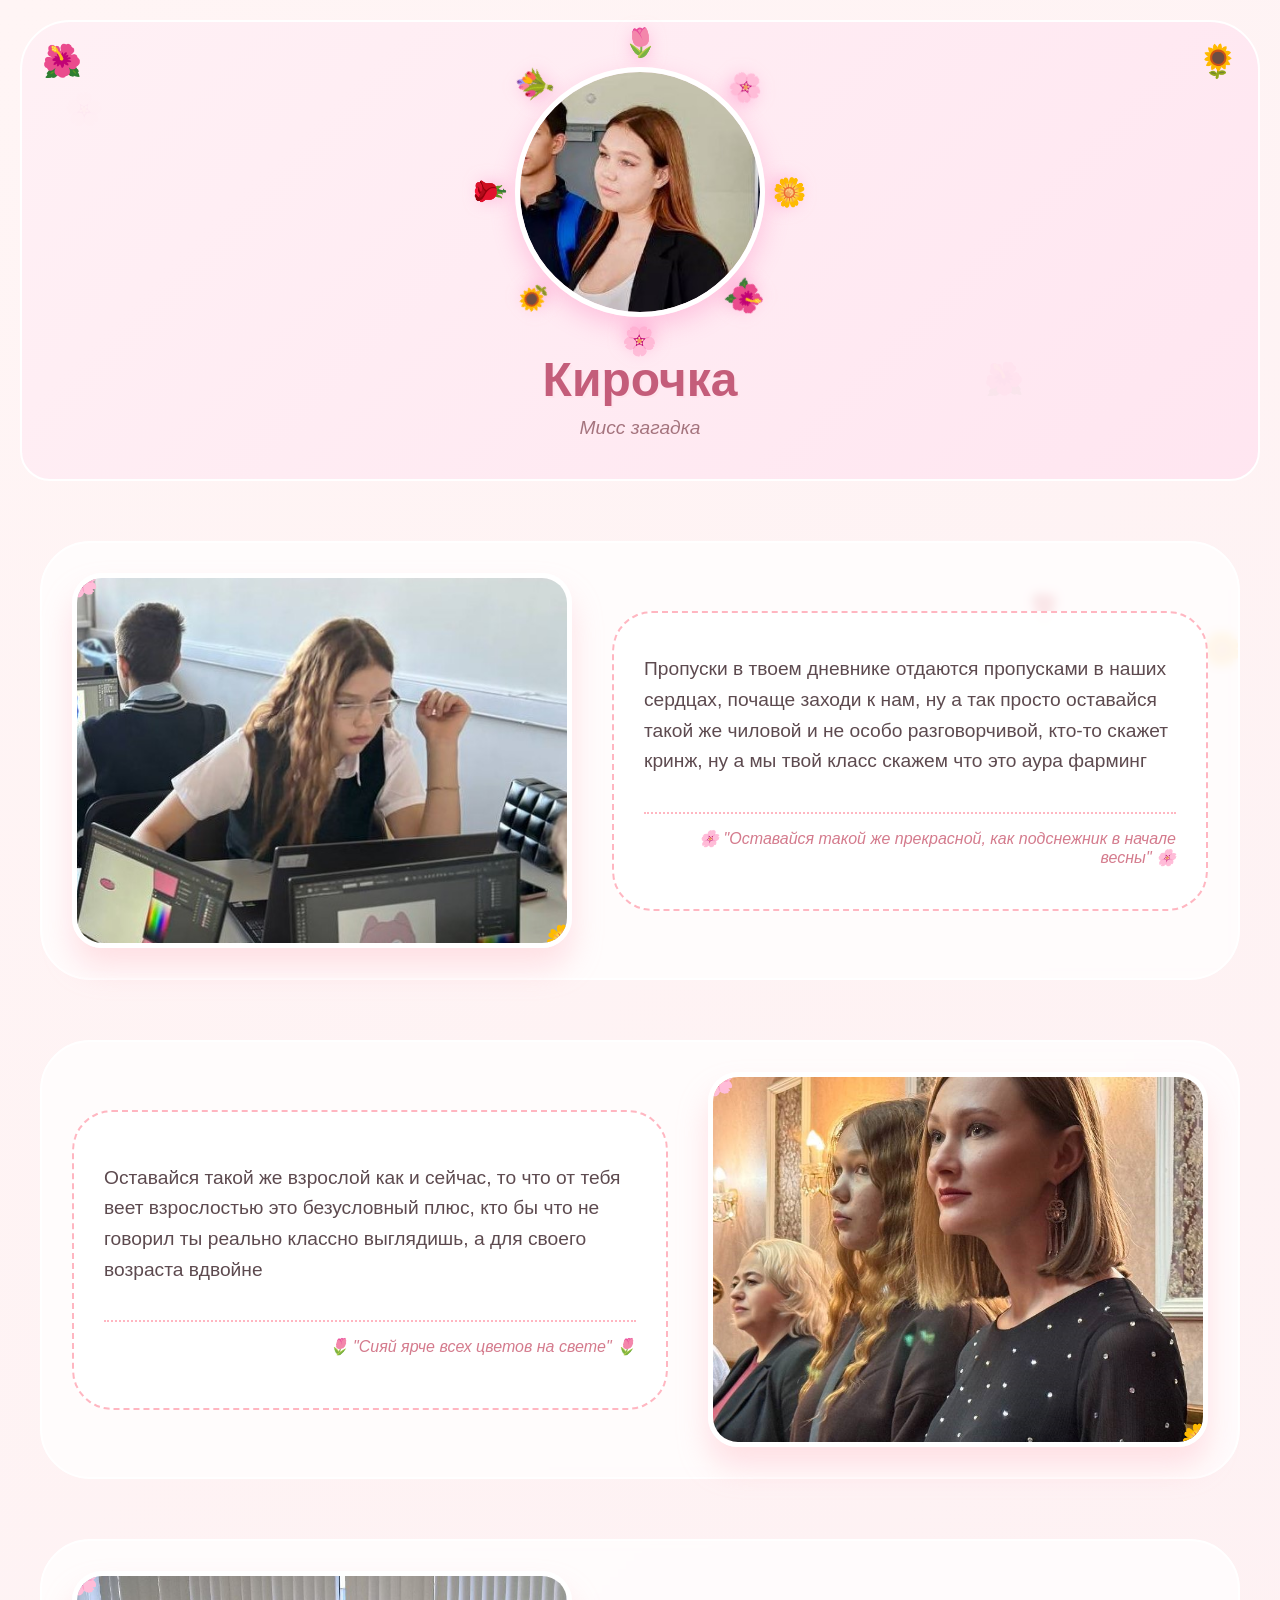
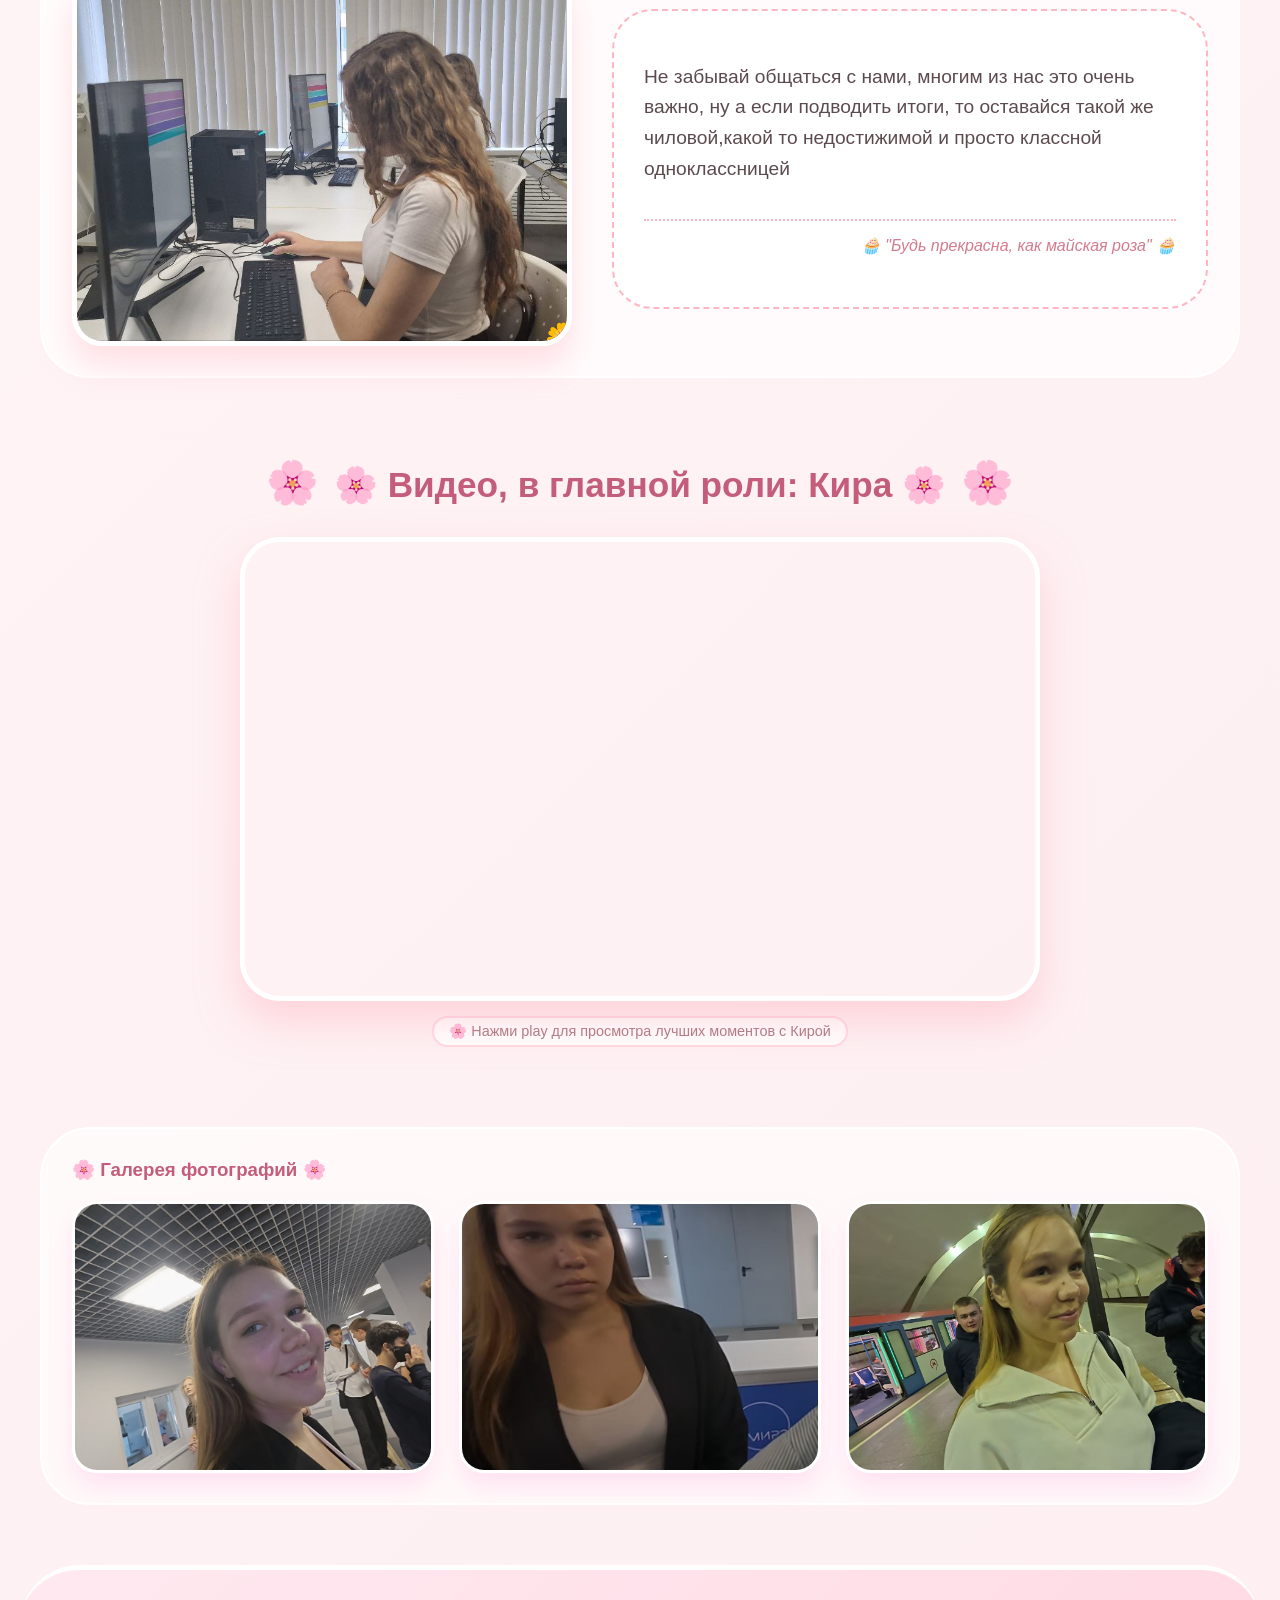
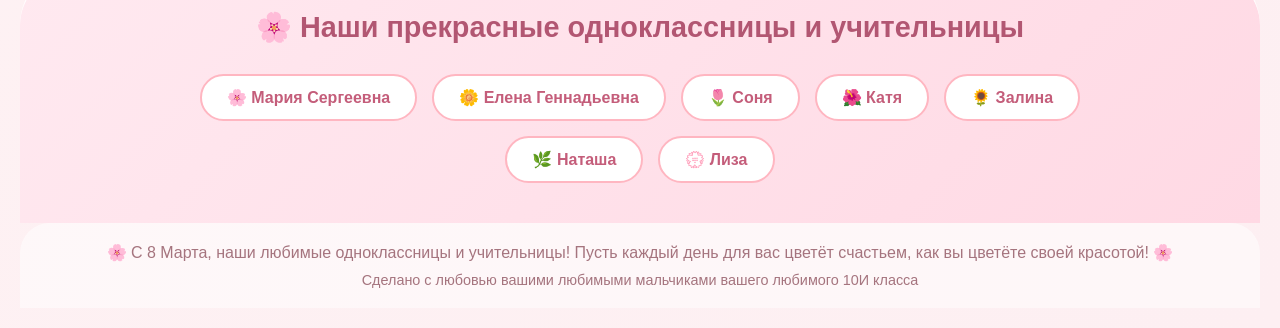
==== kira.html @ 705304f8 "Add files via upload" ====
<!DOCTYPE html>
<html lang="ru">
<head>
    <meta charset="UTF-8">
    <meta name="viewport" content="width=device-width, initial-scale=1.0">
    <title>Кира • Самая загадочная</title>
    <link rel="stylesheet" href="style.css">
    <style>
        /* Дополнительные стили для видео */
        .local-video {
            width: 100%;
            max-height: 500px;
            object-fit: contain;
            background: #fdeff2;
            border-radius: 30px;
        }
        
        .video-info {
            margin-top: 15px;
            color: #a5747e;
            font-size: 0.9em;
            display: flex;
            align-items: center;
            justify-content: center;
            gap: 10px;
        }
        
        .video-info span {
            background: white;
            padding: 5px 15px;
            border-radius: 30px;
            border: 2px solid #ffd9e2;
        }
    </style>
</head>
<body class="girl-page">
    <!-- Анимированные цветочки на фоне -->
    <div class="flower flower1">🌸</div>
    <div class="flower flower2">🌼</div>
    <div class="flower flower3">🌷</div>
    <div class="flower flower4">🌺</div>
    <div class="flower flower5">🌹</div>

    <header>
        <div class="flower-corner left">🌺</div>
        <div class="flower-corner right">🌻</div>
    
        <div class="flower-medallion">
            <div class="medallion-image" onclick="openHeaderLightbox('images/Kira/kira-header.jpg', 'Фото Киры')">
                <img src="images/Kira/kira-header.jpg" 
                    alt="Фото Киры">
                <div class="zoom-icon">🔍</div>
            </div>
            <div class="flower-circle">
                <span style="--i: 1">🌷</span>
                <span style="--i: 2">🌸</span>
                <span style="--i: 3">🌼</span>
                <span style="--i: 4">🌺</span>
                <span style="--i: 5">🌸</span>
                <span style="--i: 6">🌻</span>
                <span style="--i: 7">🌹</span>
                <span style="--i: 8">💐</span>
            </div>
        </div>
    
        <h1>Кирочка</h1>
        <p>Мисс загадка</p>
    </header>

    <main class="container">
        <div class="photo-block">
            <div class="photo-frame" onclick="openMainPhotoLightbox('images/Kira/kira1.jpg', 'Кира програмирует')">
                <img src="images/Kira/kira1.jpg" 
                    alt="Фото Киры 1">
            </div>
            <div class="text-content">
                <p>Пропуски в твоем дневнике отдаются пропусками в наших сердцах, почаще заходи к нам, ну а так просто оставайся такой же чиловой и не особо разговорчивой, кто-то скажет кринж, ну а мы твой класс скажем что это аура фарминг</p>
                <div class="flower-quote">🌸 "Оставайся такой же прекрасной, как подснежник в начале весны" 🌸</div>
            </div>
        </div>

        <div class="photo-block reverse">
            <div class="photo-frame" onclick="openMainPhotoLightbox('images/Kira/kira2.jpg', 'Кира на линейке')">
                <img src="images/Kira/kira2.jpg" 
                    alt="Фото Киры 2">
            </div>
            <div class="text-content">
                <p>Оставайся такой же взрослой как и сейчас, то что от тебя веет взрослостью это безусловный плюс, кто бы что не говорил ты реально классно выглядишь, а для своего возраста вдвойне</p>
                <div class="flower-quote">🌷 "Сияй ярче всех цветов на свете" 🌷</div>
            </div>
        </div>

        <div class="photo-block">
             <div class="photo-frame" onclick="openMainPhotoLightbox('images/Kira/kira3.jpg', 'Кира с проектом')">
                <img src="images/Kira/kira3.jpg" 
                    alt="Фото Киры 3">
            </div>
            <div class="text-content">
                <p>Не забывай общаться с нами, многим из нас это очень важно, ну а если подводить итоги, то оставайся такой же чиловой,какой то недостижимой и просто классной одноклассницей</p>
                <div class="flower-quote">🧁 "Будь прекрасна, как майская роза" 🧁</div>
            </div>
        </div>

        <div class="video-block">
            <h2>🌸 Видео, в главной роли: Кира 🌸</h2>
            <div class="video-container">
                <iframe 
                    src="https://drive.google.com/file/d/1wUwF6LcK2OGdvNc7ORw_9vcAJcUOs2Nu/preview" 
                    width="100%"
                    height="450" 
                    frameborder="0" 
                    allowfullscreen="true">
                </iframe>
            </div>
    
            <div class="video-info">
                <span>🌸 Нажми play для просмотра лучших моментов с Кирой</span>
            </div>
        </div>
        
        <div class="photo-gallery">
            <h3 style="color: #c45d7a; margin-bottom: 20px;">🌸 Галерея фотографий 🌸</h3>
            <div class="gallery-grid" id="galleryGrid">
                <!-- Фото 1 -->
                <div class="gallery-item" data-index="0">
                    <img src="images/Kira/kira-gallery1.jpg" 
                        alt="В МИРЭА"
                        onclick="openGalleryLightboxFromElement(this)">
                    <div class="gallery-overlay">
                        <p>В МИРЭА</p>
                    </div>
                </div>
        
                <!-- Фото 2 -->
                <div class="gallery-item" data-index="1">
                    <img src="images/Kira/kira-gallery2.jpg" 
                        alt="Очень нравится экскурсия"
                        onclick="openGalleryLightboxFromElement(this)">
                    <div class="gallery-overlay">
                        <p>Очень нравится экскурсия</p>
                    </div>
                </div>
        
                <!-- Фото 3 -->
                <div class="gallery-item" data-index="2">
                    <img src="images/Kira/kira-gallery3.jpg" 
                        alt="В метро"
                        onclick="openGalleryLightboxFromElement(this)">
                    <div class="gallery-overlay">
                        <p>В метро</p>
                    </div>
                </div>
            </div>
        </div>
    </main>

    <nav class="girls-nav">
        <h3>🌸 Наши прекрасные одноклассницы и учительницы</h3>
        <div class="nav-links">
            <a href="masha.html" class="nav-link">🌸 Мария Сергеевна</a>
            <a href="lena.html" class="nav-link">🌼 Елена Геннадьевна</a>
            <a href="sonya.html" class="nav-link">🌷 Соня</a>
            <a href="katya.html" class="nav-link">🌺 Катя</a>
            <a href="zalina.html" class="nav-link">🌻 Залина</a>
            <a href="natasha.html" class="nav-link">🌿 Наташа</a>
            <a href="liza.html" class="nav-link">💮 Лиза</a>
        </div>
    </nav>

    <footer>
        <p>🌸 С 8 Марта, наши любимые одноклассницы и учительницы! Пусть каждый день для вас цветёт счастьем, как вы цветёте своей красотой! 🌸</p>
        <p style="font-size: 0.9em; margin-top: 10px;">Сделано с любовью вашими любимыми мальчиками вашего любимого 10И класса</p>
    </footer>

    <div id="headerLightbox" class="lightbox" onclick="closeHeaderLightbox()">
        <span class="close-lightbox" onclick="closeHeaderLightbox(event)">&times;</span>
        <div class="lightbox-content" onclick="event.stopPropagation()">
            <img id="headerLightbox-img" src="" alt="">
            <div id="headerLightbox-caption" class="lightbox-caption"></div>
        </div>
    </div>

    <div id="galleryLightbox" class="lightbox">
        <span class="close-lightbox" onclick="closeGalleryLightbox(event)">&times;</span>
    
        <span class="prev-photo" onclick="changeGalleryPhoto(-1, event)">❮</span>
        <span class="next-photo" onclick="changeGalleryPhoto(1, event)">❯</span>
    
        <div class="lightbox-content" onclick="event.stopPropagation()">
            <img id="galleryLightbox-img" src="" alt="">
            <div id="galleryLightbox-caption" class="lightbox-caption"></div>
        </div>
    </div>

    <div id="mainPhotoLightbox" class="lightbox">
        <span class="close-lightbox" onclick="closeMainPhotoLightbox(event)">&times;</span>
        <div class="lightbox-content" onclick="event.stopPropagation()">
            <img id="mainPhotoLightbox-img" src="" alt="">
            <div id="mainPhotoLightbox-caption" class="lightbox-caption"></div>
        </div>
    </div>

    <script src="script.js"></script>
</body>
</html>
---- style.css ----
* {
    margin: 0;
    padding: 0;
    box-sizing: border-box;
}

body {
    font-family: 'Segoe UI', Tahoma, Geneva, Verdana, sans-serif;
    background: linear-gradient(135deg, #fff5f5 0%, #fdeff2 100%);
    min-height: 100vh;
    position: relative;
    overflow-x: hidden;
}

/* Анимированные цветочки на фоне */
.flower {
    position: fixed;
    font-size: 2rem;
    opacity: 0.3;
    animation: float 6s ease-in-out infinite;
    z-index: 0;
    pointer-events: none;
}

.flower1 { top: 10%; left: 5%; animation-delay: 0s; }
.flower2 { top: 70%; right: 3%; animation-delay: 1s; }
.flower3 { bottom: 15%; left: 15%; animation-delay: 2s; }
.flower4 { top: 40%; right: 20%; animation-delay: 3s; }
.flower5 { bottom: 30%; left: 80%; animation-delay: 4s; }

@keyframes float {
    0%, 100% { transform: translateY(0) rotate(0deg); }
    50% { transform: translateY(-20px) rotate(5deg); }
}

/* Страница входа */
.login-page {
    display: flex;
    align-items: center;
    justify-content: center;
}

.login-container {
    width: 100%;
    max-width: 500px;
    padding: 20px;
    z-index: 10;
}

.login-card {
    background: rgba(255, 255, 255, 0.9);
    backdrop-filter: blur(10px);
    padding: 40px;
    border-radius: 30px;
    box-shadow: 0 20px 40px rgba(255, 182, 193, 0.3);
    border: 2px solid rgba(255, 192, 203, 0.5);
    position: relative;
    overflow: hidden;
}

.login-card::before {
    content: "🌼🌻🌸🌺🌷";
    position: absolute;
    top: -10px;
    left: 0;
    width: 100%;
    font-size: 20px;
    opacity: 0.1;
    white-space: nowrap;
    animation: slide 20s linear infinite;
}

@keyframes slide {
    from { transform: translateX(-100%); }
    to { transform: translateX(100%); }
}

.login-card h1 {
    color: #d47b8d;
    text-align: center;
    margin-bottom: 10px;
    font-size: 28px;
}

.subtitle {
    text-align: center;
    color: #b8a1a6;
    margin-bottom: 30px;
    font-style: italic;
}

.input-group {
    margin-bottom: 20px;
}

.input-group label {
    display: block;
    margin-bottom: 5px;
    color: #a5747e;
    font-weight: 500;
}

.input-group input {
    width: 100%;
    padding: 12px 15px;
    border: 2px solid #ffd9e2;
    border-radius: 25px;
    font-size: 16px;
    transition: all 0.3s;
    background: white;
}

.input-group input:focus {
    outline: none;
    border-color: #f8a5b3;
    box-shadow: 0 0 0 3px rgba(248, 165, 179, 0.2);
}

.login-btn {
    width: 100%;
    padding: 14px;
    background: linear-gradient(135deg, #f8a5b3, #f5b0ba);
    color: white;
    border: none;
    border-radius: 30px;
    font-size: 18px;
    font-weight: 600;
    cursor: pointer;
    transition: all 0.3s;
    margin-top: 10px;
}

.login-btn:hover {
    transform: translateY(-2px);
    box-shadow: 0 10px 20px rgba(248, 165, 179, 0.4);
}

.error-message {
    color: #ff6b8b;
    text-align: center;
    margin-top: 15px;
    min-height: 20px;
}

.flower-decoration {
    text-align: center;
    margin-top: 30px;
    font-size: 24px;
}

.flower-decoration span {
    margin: 0 5px;
    animation: bounce 2s ease-in-out infinite;
    display: inline-block;
}

.flower-decoration span:nth-child(2) { animation-delay: 0.3s; }
.flower-decoration span:nth-child(3) { animation-delay: 0.6s; }
.flower-decoration span:nth-child(4) { animation-delay: 0.9s; }
.flower-decoration span:nth-child(5) { animation-delay: 1.2s; }

@keyframes bounce {
    0%, 100% { transform: translateY(0); }
    50% { transform: translateY(-10px); }
}

/* Общие стили для страниц девочек */
.girl-page {
    padding: 20px;
}

/* Шапка */
header {
    text-align: center;
    padding: 40px 20px;
    background: linear-gradient(135deg, rgba(255, 240, 245, 0.9), rgba(255, 228, 240, 0.9));
    border-radius: 50px 50px 30px 30px;
    margin-bottom: 40px;
    position: relative;
    border: 2px solid white;
}

header h1 {
    font-size: 3em;
    color: #c45d7a;
    text-shadow: 2px 2px 0 #ffe4ed;
    margin-bottom: 10px;
}

header p {
    font-size: 1.2em;
    color: #a5747e;
    font-style: italic;
}

.flower-corner {
    position: absolute;
    font-size: 2em;
}

.flower-corner.left { left: 20px; top: 20px; }
.flower-corner.right { right: 20px; top: 20px; }

/* Контейнер для контента */
.container {
    max-width: 1200px;
    margin: 0 auto;
}

/* Блоки с фото и текстом */
.photo-block {
    display: flex;
    align-items: center; /* Это выравнивает фото и текст по вертикали */
    gap: 40px;
    margin: 60px 0;
    background: rgba(255, 255, 255, 0.7);
    padding: 30px;
    border-radius: 50px;
    backdrop-filter: blur(5px);
    border: 2px solid white;
}

.photo-block.reverse {
    flex-direction: row-reverse;
}

.photo-frame {
    flex: 1;
    border-radius: 30px;
    overflow: hidden;
    box-shadow: 0 20px 30px rgba(255, 182, 193, 0.4);
    border: 5px solid white;
    position: relative;
    cursor: pointer;
    transition: all 0.3s ease;
    aspect-ratio: 4/3;
    width: 100%;
    max-width: 500px; /* Немного уменьшил максимальную ширину */
    margin: 0 auto;
}

.photo-frame::before {
    content: "🌸";
    position: absolute;
    top: -15px;
    left: -15px;
    font-size: 30px;
    transform: rotate(-15deg);
    z-index: 10;
}

.photo-frame::after {
    content: "🌼";
    position: absolute;
    bottom: -15px;
    right: -15px;
    font-size: 30px;
    transform: rotate(15deg);
    z-index: 10;
}

.photo-frame img {
    width: 100%;
    height: 100%;
    object-fit: cover;
    display: block;
    transition: transform 0.5s;
}

.photo-frame:hover img {
    transform: scale(1.05);
}

.text-content {
    flex: 1;
    padding: 30px;
    background: rgba(255, 255, 255, 0.9);
    border-radius: 40px;
    border: 2px dashed #ffb6c1;
    position: relative;
    display: flex;
    flex-direction: column;
    justify-content: center; /* Текст по центру по вертикали */
    min-height: 300px; /* Минимальная высота, чтобы текст не съезжал */
}

.text-content p {
    font-size: 1.2em;
    line-height: 1.6;
    color: #5d4a4f;
    margin-bottom: 20px;
}

.flower-quote {
    text-align: right;
    font-style: italic;
    color: #d47b8d;
    border-top: 2px dotted #ffb6c1;
    padding-top: 15px;
    margin-top: 15px;
}

/* Для мобильных устройств */
@media (max-width: 768px) {
    .photo-block {
        flex-direction: column !important;
        gap: 20px;
        padding: 20px;
    }
    
    .photo-frame {
        width: 100%;
        max-width: 100%;
    }
    
    .text-content {
        width: 100%;
        min-height: auto; /* Убираем минимальную высоту на мобильных */
        padding: 20px;
    }
}

/* Блок с видео */
.video-block {
    margin: 80px 0;
    text-align: center;
}

.video-block h2 {
    color: #c45d7a;
    font-size: 2.2em;
    margin-bottom: 30px;
    position: relative;
    display: inline-block;
}

.video-block h2::before,
.video-block h2::after {
    content: "🌸";
    margin: 0 15px;
    font-size: 1.2em;
}

.video-container {
    max-width: 800px;
    margin: 0 auto;
    border-radius: 40px;
    overflow: hidden;
    box-shadow: 0 20px 40px rgba(255, 182, 193, 0.5);
    border: 5px solid white;
    position: relative;
}

.video-container video {
    width: 100%;
    display: block;
}

.video-container iframe {
    width: 100%;
    height: 450px;
    border: none;
}

/* Навигация по страницам */
.girls-nav {
    background: linear-gradient(135deg, #ffe9f0, #ffd9e4);
    padding: 40px 20px;
    border-radius: 60px 60px 0 0;
    margin-top: 60px;
    border-top: 5px solid white;
}

.girls-nav h3 {
    text-align: center;
    color: #b25672;
    font-size: 1.8em;
    margin-bottom: 30px;
}

.nav-links {
    display: flex;
    flex-wrap: wrap;
    justify-content: center;
    gap: 15px;
    max-width: 1000px;
    margin: 0 auto;
}

.nav-link {
    padding: 12px 25px;
    background: white;
    border-radius: 40px;
    text-decoration: none;
    color: #c45d7a;
    font-weight: 600;
    transition: all 0.3s;
    border: 2px solid #ffb6c1;
    display: inline-flex;
    align-items: center;
    gap: 8px;
}

.nav-link:hover {
    background: #f8a5b3;
    color: white;
    transform: translateY(-3px);
    border-color: #f8a5b3;
}

.nav-link.active {
    background: #f8a5b3;
    color: white;
    border-color: #f8a5b3;
}

footer {
    text-align: center;
    padding: 20px;
    color: #a5747e;
    background: rgba(255, 255, 255, 0.5);
    border-radius: 30px 30px 0 0;
}

/* Адаптивность */
@media (max-width: 768px) {
    .photo-block {
        flex-direction: column !important;
        gap: 20px;
    }
    
    .photo-frame img {
        height: 300px;
    }
    
    header h1 {
        font-size: 2em;
    }
    
    .login-card {
        padding: 30px 20px;
    }
}

/* Стили для фото-медальона */
.medallion {
    position: relative;
    width: 160px;
    height: 160px;
    margin: 0 auto 20px;
}

.medallion-photo img {
    width: 100%;
    height: 100%;
    object-fit: cover;
}

.medallion-flowers {
    position: absolute;
    width: 100%;
    height: 100%;
    animation: rotate 20s linear infinite;
}

.medallion-flowers span {
    position: absolute;
    font-size: 28px;
    filter: drop-shadow(0 5px 5px rgba(255, 182, 193, 0.5));
}

.medallion-flowers span:nth-child(1) { top: -15px; left: 50%; transform: translateX(-50%); }
.medallion-flowers span:nth-child(2) { top: 30%; right: -20px; transform: rotate(15deg); }
.medallion-flowers span:nth-child(3) { bottom: 30%; right: -15px; transform: rotate(30deg); }
.medallion-flowers span:nth-child(4) { bottom: -15px; left: 50%; transform: translateX(-50%); }
.medallion-flowers span:nth-child(5) { bottom: 30%; left: -20px; transform: rotate(-15deg); }

@keyframes rotate {
    from { transform: rotate(0deg); }
    to { transform: rotate(360deg); }
}

/* ФОТО-МЕДАЛЬОН С ИДЕАЛЬНЫМ КРУГОМ ИЗ ЦВЕТОВ */
.flower-medallion {
    position: relative;
    width: 260px;      /* Размер всего медальона (контейнер для фото и цветов) */
    height: 260px;     /* Должен быть равен width */
    margin: 0 auto 30px;
    display: flex;
    justify-content: center;
    align-items: center;
}

/* Само фото в центре */
.medallion-image {
    width: 250px;      /* Размер фото (чем больше, тем крупнее фото) */
    height: 250px;     /* Должен быть равен width для идеального круга */
    border-radius: 50%;
    overflow: hidden;
    border: 5px solid white;
    box-shadow: 0 10px 25px rgba(255, 105, 180, 0.3);
    position: relative;
    z-index: 3;
    cursor: pointer;
    animation: simpleScale 0.6s ease-out;
}

.medallion-image:hover .zoom-icon {
    opacity: 1;
    transform: scale(1);
}

.medallion-image img {
    width: 100%;
    height: 100%;
    object-fit: cover;
    transition: transform 0.5s;
    border-radius: 50%;
}

.medallion-image:hover img {
    transform: scale(1.1);
}

/* Лупа при наведении */
.zoom-icon {
    position: absolute;
    top: 0;
    left: 0;
    width: 100%;
    height: 100%;
    border-radius: 50%;
    background: rgba(255, 255, 255, 0.3);
    backdrop-filter: blur(3px);
    display: flex;
    align-items: center;
    justify-content: center;
    font-size: 40px;
    color: white;
    opacity: 0;
    transform: scale(0.5);
    transition: all 0.3s ease;
    text-shadow: 0 2px 10px rgba(255, 105, 180, 0.5);
    pointer-events: none;
}

.medallion-image:hover {
    box-shadow: 0 15px 30px rgba(255, 105, 180, 0.5);
}

/* Круг из цветочков */
.flower-circle {
    position: absolute;
    width: 100%;
    height: 100%;
    top: 0;
    left: 0;
    animation: rotateCircle 20s linear infinite; /* Вращаем весь круг */
    z-index: 2;
}

.flower-circle span {
    position: absolute;
    font-size: 28px;
    filter: drop-shadow(0 5px 8px rgba(255, 140, 200, 0.5));
    width: 30px;
    height: 30px;
    display: flex;
    align-items: center;
    justify-content: center;
    
    /* Угол для каждого цветочка */
    --angle: calc(360deg / 8 * (var(--i) - 1));
    --radius: 150px;
    
    /* Позиционируем каждый цветок под своим углом */
    left: calc(50% - 15px);
    top: calc(50% - 15px);
    
    /* ВАЖНО! Цветок сначала поворачивается на свой угол, 
       потом двигается от центра, и больше НИКАК не поворачивается */
    transform: rotate(var(--angle)) translateY(calc(-1 * var(--radius)));
    
    /* УБИРАЕМ любые вращения цветка - они больше не нужны */
    
    /* Анимация появления (без вращения) */
    animation: flowerAppear 0.5s ease-out var(--delay) forwards;
    
    /* Начальное состояние */
    opacity: 0;
    transform: rotate(var(--angle)) translateY(calc(-1 * var(--radius))) scale(0);
}

/* Анимация вращения всего круга */
@keyframes rotateCircle {
    from {
        transform: rotate(0deg);
    }
    to {
        transform: rotate(360deg);
    }
}

/* Простая анимация появления - ТОЛЬКО появление, без вращения */
@keyframes flowerAppear {
    0% {
        opacity: 0;
        transform: rotate(var(--angle)) translateY(calc(-1 * var(--radius))) scale(0);
    }
    100% {
        opacity: 1;
        transform: rotate(var(--angle)) translateY(calc(-1 * var(--radius))) scale(1);
    }
}

/* Индивидуальные задержки анимации для каждого цветочка */
.flower-circle span:nth-child(1) { --i: 1; --delay: 0.1s; }
.flower-circle span:nth-child(2) { --i: 2; --delay: 0.2s; }
.flower-circle span:nth-child(3) { --i: 3; --delay: 0.3s; }
.flower-circle span:nth-child(4) { --i: 4; --delay: 0.4s; }
.flower-circle span:nth-child(5) { --i: 5; --delay: 0.5s; }
.flower-circle span:nth-child(6) { --i: 6; --delay: 0.6s; }
.flower-circle span:nth-child(7) { --i: 7; --delay: 0.7s; }
.flower-circle span:nth-child(8) { --i: 8; --delay: 0.8s; }

/* Анимация появления фото */
@keyframes simpleScale {
    0% {
        transform: scale(0.8);
        opacity: 0.7;
    }
    100% {
        transform: scale(1);
        opacity: 1;
    }
}

/* Для мобильных устройств */
@media (max-width: 500px) {
    .flower-medallion {
        width: 220px;
        height: 220px;
    }
    
    .medallion-image {
        width: 140px;
        height: 140px;
    }
    
    .flower-circle span {
        font-size: 24px;
        --radius: 90px; /* Для фото 140px: 70 + 20 = 90px */
    }
}

/* ГАЛЕРЕЯ С ПРЯМОУГОЛЬНИКАМИ */
.photo-gallery {
    margin: 60px 0 40px;
    padding: 30px;
    background: rgba(255, 255, 255, 0.6);
    border-radius: 50px;
    backdrop-filter: blur(5px);
    border: 2px solid white;
}

.gallery-grid {
    display: grid;
    grid-template-columns: repeat(auto-fit, minmax(280px, 1fr));
    gap: 25px;
    margin-top: 20px;
}

.gallery-item {
    position: relative;
    border-radius: 25px;
    overflow: hidden;
    box-shadow: 0 15px 25px rgba(255, 140, 200, 0.2);
    cursor: pointer;
    aspect-ratio: 4/3;
    border: 3px solid white;
    transition: all 0.3s ease;
}

.gallery-item:hover {
    transform: translateY(-10px);
    box-shadow: 0 25px 35px rgba(255, 105, 180, 0.3);
}

.gallery-item img {
    width: 100%;
    height: 100%;
    object-fit: cover;
    transition: transform 0.5s;
}

.gallery-item:hover img {
    transform: scale(1.1);
}

.gallery-overlay {
    position: absolute;
    bottom: 0;
    left: 0;
    right: 0;
    background: linear-gradient(to top, rgba(255, 182, 193, 0.9), transparent);
    padding: 20px 15px 10px;
    transform: translateY(100%);
    transition: transform 0.3s ease;
    display: flex;
    flex-direction: column;
    align-items: center;
    gap: 5px;
}

.gallery-item:hover .gallery-overlay {
    transform: translateY(0);
}

.gallery-overlay span {
    font-size: 24px;
    color: white;
    text-shadow: 0 2px 5px rgba(0,0,0,0.3);
}

.gallery-overlay p {
    color: white;
    font-size: 16px;
    font-weight: 600;
    margin: 0;
    text-shadow: 0 2px 3px rgba(0,0,0,0.3);
}

/* ========== ЛАЙТБОКСЫ ========== */
.lightbox {
    display: none;
    position: fixed;
    z-index: 1000;
    left: 0;
    top: 0;
    width: 100%;
    height: 100%;
    background-color: rgba(255, 255, 255, 0.95);
    backdrop-filter: blur(8px);
    animation: lightboxFadeIn 0.3s;
}

@keyframes lightboxFadeIn {
    from { opacity: 0; }
    to { opacity: 1; }
}

/* Контейнер для фото */
.lightbox-content {
    position: absolute;
    left: 50%;
    top: 50%;
    transform: translate(-50%, -50%);
    width: auto;
    height: auto;
    max-width: 90vw;
    max-height: 90vh;
    display: flex;
    flex-direction: column;
    align-items: center;
    justify-content: center;
    text-align: center;
}

/* ОБЩИЕ СТИЛИ ДЛЯ ВСЕХ ФОТО В ЛАЙТБОКСАХ */
#headerLightbox-img,
#galleryLightbox-img,
#mainPhotoLightbox-img {
    max-width: 90vw;
    max-height: 70vh; /* Уменьшил, чтобы оставить место для подписи */
    width: auto;
    height: auto;
    object-fit: contain; /* Важно! Сохраняет пропорции и показывает всё фото */
    border-radius: 20px;
    border: 5px solid white;
    box-shadow: 0 0 30px rgba(255, 182, 193, 0.3);
    animation: lightboxZoom 0.3s;
    display: block;
    margin: 0 auto; /* Центрирование */
}

/* Подпись под фото - теперь всегда видна и отцентрирована */
.lightbox-caption {
    margin-top: 20px;
    color: #a5747e;
    font-size: 18px;
    background: rgba(255, 230, 240, 0.9);
    padding: 12px 30px;
    border-radius: 50px;
    display: inline-block;
    backdrop-filter: blur(5px);
    border: 2px solid white;
    box-shadow: 0 5px 15px rgba(255, 182, 193, 0.2);
    max-width: 80vw;
    word-wrap: break-word;
    text-align: center;
    font-weight: 500;
}

/* Убедимся, что caption не перекрывает фото */
#headerLightbox-caption,
#galleryLightbox-caption,
#mainPhotoLightbox-caption {
    position: relative;
    z-index: 1002;
}

@keyframes lightboxZoom {
    from { transform: scale(0.8); opacity: 0; }
    to { transform: scale(1); opacity: 1; }
}

/* КРЕСТИК */
.close-lightbox {
    position: absolute;
    top: 30px;
    right: 40px;
    color: #c45d7a;
    font-size: 40px;
    font-weight: bold;
    cursor: pointer;
    z-index: 1001;
    width: 50px;
    height: 50px;
    display: flex;
    align-items: 50px;
    justify-content: center;
    background: white;
    border-radius: 50%;
    box-shadow: 0 5px 15px rgba(255, 182, 193, 0.3);
    transition: all 0.3s;
    line-height: 1;
    padding: 0;
    border: 2px solid #ffd9e2;
}

.close-lightbox:hover {
    background: #ffd9e2;
    transform: scale(1.1);
    color: #b25672;
}

/* СТРЕЛКИ ДЛЯ ГАЛЕРЕИ */
.prev-photo, .next-photo {
    position: absolute;
    top: 50%;
    transform: translateY(-50%);
    color: #c45d7a;
    font-size: 40px;
    font-weight: bold;
    cursor: pointer;
    z-index: 1001;
    width: 60px;
    height: 60px;
    display: flex;
    align-items: 50px;
    justify-content: center;
    background: white;
    border-radius: 50%;
    box-shadow: 0 5px 15px rgba(255, 182, 193, 0.3);
    transition: all 0.3s;
    border: 2px solid #ffd9e2;
}

.prev-photo {
    left: 30px;
}

.next-photo {
    right: 30px;
}

.prev-photo:hover, .next-photo:hover {
    background: #ffd9e2;
    transform: translateY(-50%) scale(1.1);
    color: #b25672;
}

/* Адаптация для мобильных */
@media (max-width: 768px) {
    .prev-photo, .next-photo {
        font-size: 30px;
        width: 45px;
        height: 45px;
    }
    
    .close-lightbox {
        top: 20px;
        right: 20px;
        width: 40px;
        height: 40px;
        font-size: 30px;
    }
    
    .lightbox-caption {
        font-size: 16px;
        padding: 10px 20px;
        margin-top: 15px;
    }
    
    #headerLightbox-img,
    #galleryLightbox-img,
    #mainPhotoLightbox-img {
        max-height: 65vh; /* Чуть меньше на мобильных */
    }
}

/* СТИЛИ ДЛЯ ФОТО В ОСНОВНЫХ БЛОКАХ */
.photo-frame {
    flex: 1;
    border-radius: 30px;
    overflow: hidden;
    box-shadow: 0 20px 30px rgba(255, 182, 193, 0.4);
    border: 5px solid white;
    position: relative;
    cursor: pointer;
    transition: all 0.3s ease;
}

.photo-frame:hover {
    transform: translateY(-5px);
    box-shadow: 0 25px 35px rgba(255, 105, 180, 0.3);
}

.photo-frame::before {
    content: "🌸";
    position: absolute;
    top: -15px;
    left: -15px;
    font-size: 30px;
    transform: rotate(-15deg);
    z-index: 10;
    pointer-events: none;
}

.photo-frame::after {
    content: "🌼";
    position: absolute;
    bottom: -15px;
    right: -15px;
    font-size: 30px;
    transform: rotate(15deg);
    z-index: 10;
    pointer-events: none;
}

.photo-frame:hover img {
    transform: scale(1.05);
}

/* Иконка лупы для основных фото */
.photo-zoom-icon {
    position: absolute;
    top: 50%;
    left: 50%;
    transform: translate(-50%, -50%) scale(0.5);
    width: 60px;
    height: 60px;
    background: rgba(255, 255, 255, 0.9);
    border-radius: 50%;
    display: flex;
    align-items: center;
    justify-content: center;
    font-size: 30px;
    color: #c45d7a;
    opacity: 0;
    transition: all 0.3s ease;
    box-shadow: 0 5px 15px rgba(255, 105, 180, 0.3);
    border: 2px solid white;
    z-index: 20;
    pointer-events: none;
}

.photo-frame:hover .photo-zoom-icon {
    opacity: 1;
    transform: translate(-50%, -50%) scale(1);
}
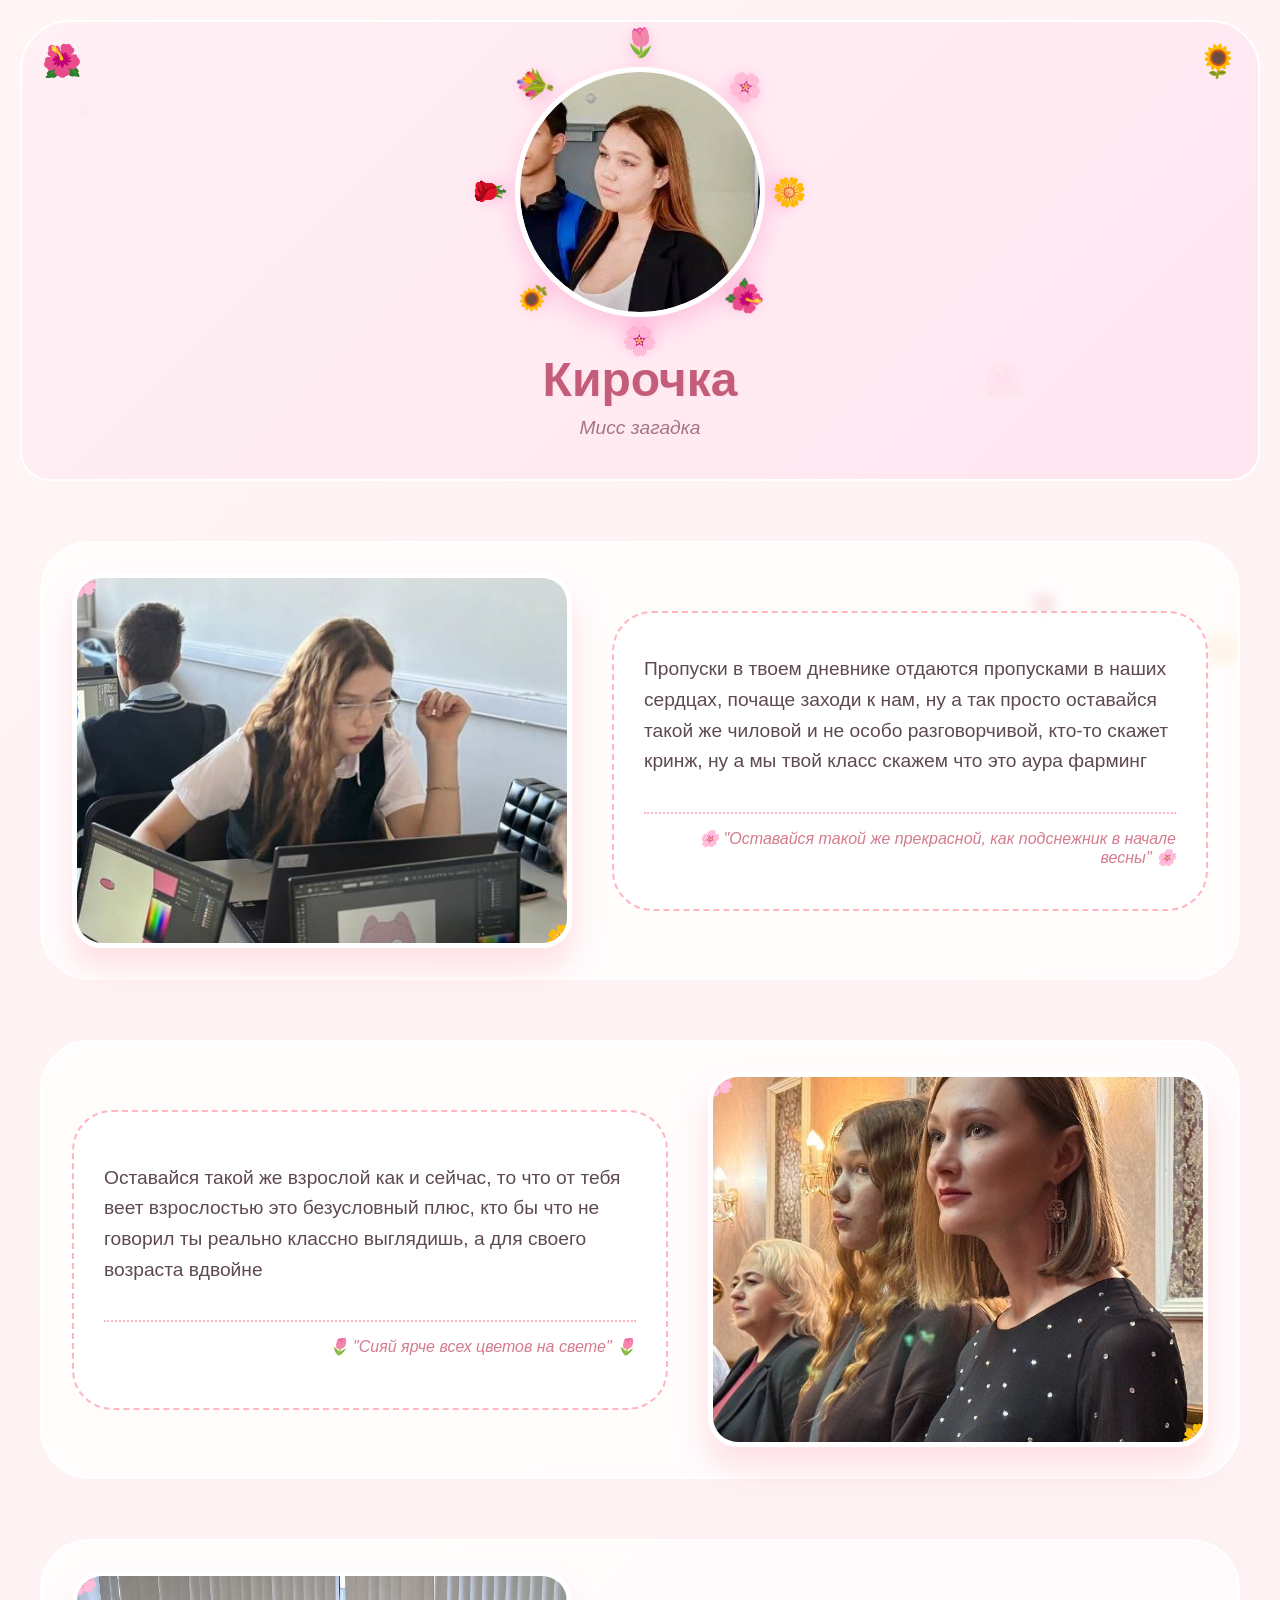
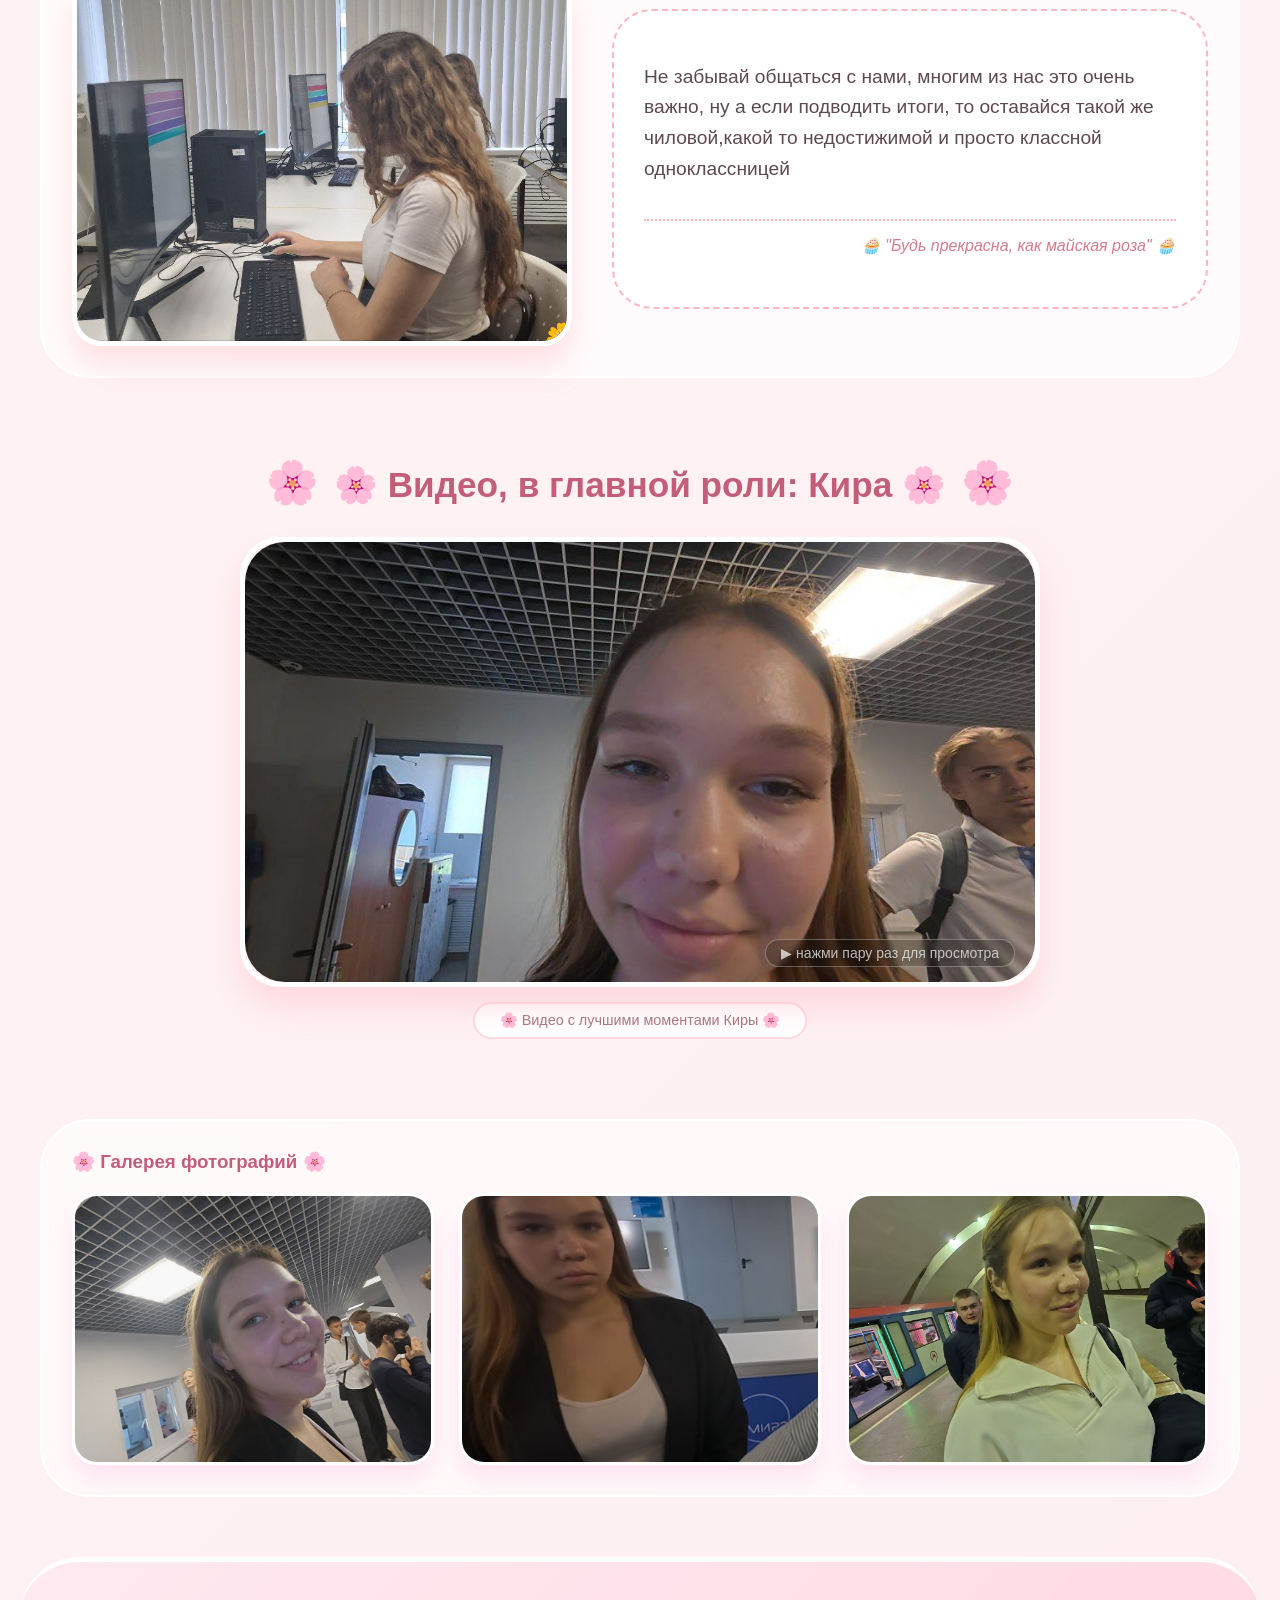
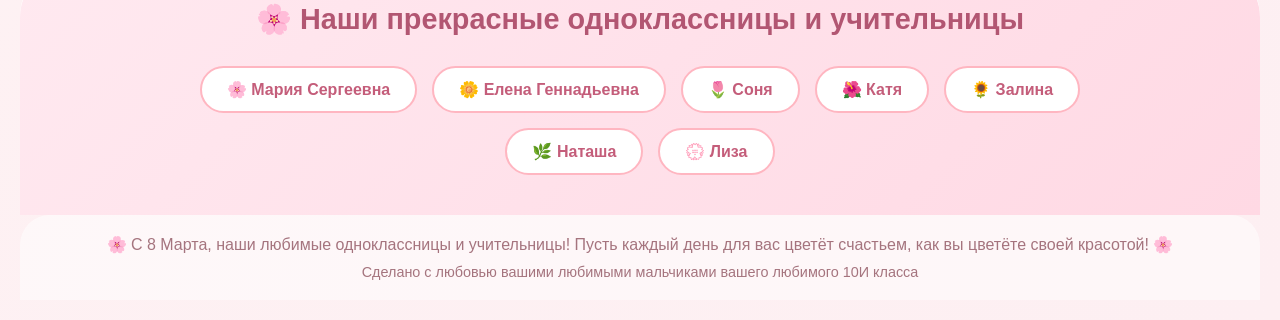
==== commit 5df9c5f1: "Update kira.html" ====
--- a/kira.html
+++ b/kira.html
@@ -103,18 +103,27 @@
 
         <div class="video-block">
             <h2>🌸 Видео, в главной роли: Кира 🌸</h2>
-            <div class="video-container">
-                <iframe 
+    
+            <div class="video-container" style="position: relative; min-height: 450px; background: #fdeff2; border-radius: 40px; overflow: hidden; box-shadow: 0 20px 30px rgba(255, 182, 193, 0.4); border: 5px solid white;">
+                <div class="video-poster" id="videoPoster" onclick="playVideo()" style="cursor: pointer; position: absolute; top: 0; left: 0; width: 100%; height: 100%; z-index: 20; border-radius: 40px; overflow: hidden; background: #fdeff2; display: flex; align-items: center; justify-content: center;">
+
+                    <img src="images/Kira/kira-poster.jpg" style="width: 100%; height: 100%; object-fit: cover; display: block;" alt="Превью видео">
+            
+                    <div style="position: absolute; bottom: 15px; right: 20px; color: rgba(255, 255, 255, 0.7); text-shadow: 0 2px 5px rgba(0,0,0,0.3); font-size: 14px; background: rgba(0,0,0,0.2); padding: 5px 15px; border-radius: 30px; backdrop-filter: blur(3px); border: 1px solid rgba(255,255,255,0.3);">
+                        ▶ нажми пару раз для просмотра
+                    </div>
+                </div>
+        
+                <iframe id="videoIframe" 
+                    style="display: none; width: 100%; height: 450px; border-radius: 40px; border: none;"
                     src="https://drive.google.com/file/d/1wUwF6LcK2OGdvNc7ORw_9vcAJcUOs2Nu/preview" 
-                    width="100%"
-                    height="450" 
                     frameborder="0" 
                     allowfullscreen="true">
                 </iframe>
             </div>
-    
-            <div class="video-info">
-                <span>🌸 Нажми play для просмотра лучших моментов с Кирой</span>
+
+            <div class="video-info" style="margin-top: 15px; text-align: center;">
+                <span style="background: white; padding: 8px 25px; border-radius: 40px; border: 2px solid #ffd9e2; color: #a5747e; display: inline-block;">🌸 Видео с лучшими моментами Киры 🌸</span>
             </div>
         </div>
         
@@ -202,4 +211,5 @@
 
     <script src="script.js"></script>
 </body>
-</html>+
+</html>
